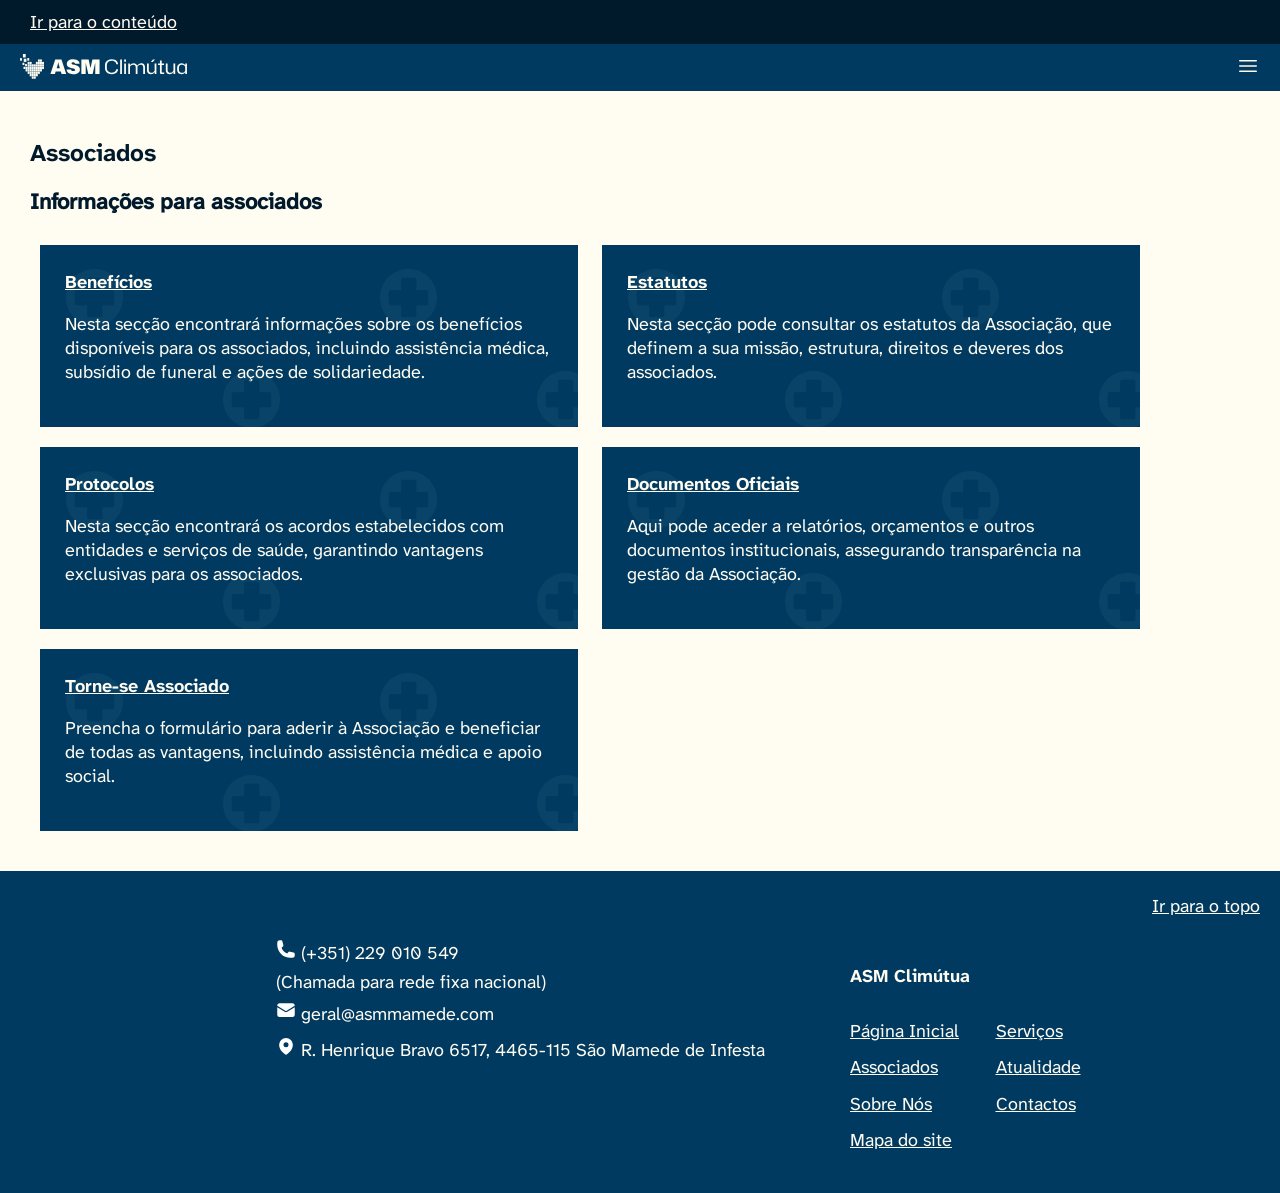
==== associados.html @ 2b091bbf "possível correção nav" ====
<!DOCTYPE html>
<html lang="pt">
<head>
    <meta charset="UTF-8">
    <meta name="viewport" content="width=device-width, initial-scale=1.0">
    <title>ASM Climútua</title>
    <link rel="stylesheet" href="geral.css">
    <link rel="stylesheet" href="./styles/associados.css">
    <link rel="icon" type="image/x-icon" href="/images/icons/icon.ico">
</head>
<body>
    <header>
        <div id="linkConteudo">
            <a href="#main" tabindex="0">Ir para o conteúdo</a>
        </div>
        <nav id="desktop">
            <img src="./images/seccoes/Group 18.svg" alt="Logótipo da ASM Climútua">
            <ul class="listaNav">
                <li  class="listaDetalhe"><a href="index.html" class="listaTexto">Página Inicial</a></li>
                
                    <li  class="listaDetalhe"><a href="servicos.html" class="listaTexto">Serviços</a>
                        <ul class="listaSubcategorias" aria-hidden="true" id="menuServicos">
                                <li><a href="#" onclick="irPagina('servicos',window.env.servicos[0].nome)">Apoio Jurídico Períciais Médico-Legais</a></li>
                                <li><a href="#" onclick="irPagina('servicos',window.env.servicos[1].nome)">Especialidades</a></li>
                                <li><a href="#" onclick="irPagina('servicos',window.env.servicos[2].nome)">Medicina Dentária</a></li>
                                <li><a href="#" onclick="irPagina('servicos',window.env.servicos[3].nome)">Domicílios</a></li>
                                <li><a href="#" onclick="irPagina('servicos',window.env.servicos[4].nome)">Exames</a></li>
                            </ul>
                    </li>
                        <button class="btnMenuExp" style="line-height: 1;background-color:#003a6100;border-style: none;color: #FFFCF2; margin-left: -15px;" aria-expanded="false" aria-label="Abrir o menu expansível serviços" aria-controls="menuServicos" onclick="abrirMenuDesktop('menuServicos', this, 'serviços')">
                            <svg xmlns="http://www.w3.org/2000/svg" fill="none" viewBox="0 0 24 24" stroke="currentColor" width="15px" aria-hidden="true">
                                <path strokeLinecap="round" strokeLinejoin="round" d="m19.5 8.25-7.5 7.5-7.5-7.5" />
                            </svg>
                        </button>
                
                    <li  class="listaDetalhe"><a href="associados.html" class="listaTexto">Associados</a>
                        <ul class="listaSubcategorias" aria-hidden="true" id="menuAssociados">
                            <li><a href="#" onclick="irPagina('associados',window.env.associados[0].nome)">Benefícios</a></li>
                            <li><a href="#" onclick="irPagina('associados',window.env.associados[1].nome)">Estatutos</a></li>
                            <li><a href="#" onclick="irPagina('associados',window.env.associados[2].nome)">Protocolos</a></li>
                            <li><a href="#" onclick="irPagina('associados',window.env.associados[3].nome)">Documentos Oficiais</a></li>
                            <li><a href="tornarAssociado.html">Torne-se Associado</a></li>
                        </ul>
                    </li>
                    <button class="btnMenuExp" style="line-height: 1;background-color:#003a6100;border-style: none;color: #FFFCF2; margin-left: -15px;" aria-expanded="false" aria-label="Abrir o menu expansível associados" aria-controls="menuAssociados" onclick="abrirMenuDesktop('menuAssociados', this, 'associados')">
                        <svg xmlns="http://www.w3.org/2000/svg" fill="none" viewBox="0 0 24 24" stroke="currentColor" width="15px" aria-hidden="true">
                            <path strokeLinecap="round" strokeLinejoin="round" d="m19.5 8.25-7.5 7.5-7.5-7.5" />
                        </svg>
                    </button>
                    
                 
                <li  class="listaDetalhe"><a href="atualidade.html" class="listaTexto">Atualidade</a></li>
                <li  class="listaDetalhe"><a href="sobreNos.html" class="listaTexto">Sobre Nós</a></li>
                <li  class="listaDetalhe"><a href="contactos.html" class="listaTexto">Contactos</a></li>
                <li class="listaDetalhe" style="color: #FFFCF2;" aria-hidden="true">|</li>
            </ul>
            <div>
                <button aria-label="Alterar para modo escuro" class="botaoNav" onclick="trocarModo(this)">💡</button>
                <button aria-label="Alterar para tamanho de letra pequeno (A-)" class="botaoNav" onclick="mudarTamanho('pequeno', this)">A-</button>
                <button aria-label="Alterar para tamanho de letra médio (A)" class="botaoNav" onclick="mudarTamanho('normal', this)">A</button>
                <button aria-label="Alterar para tamanho de letra grande (A+)" class="botaoNav" onclick="mudarTamanho('grande', this)">A+</button>
            </div>
        </nav>
        <nav id="mobile">
            <img src="./images/seccoes/Group 18.svg" alt="">
            <button onclick="menu()" style="line-height: 1;background-color:#003a6100;border-style: none;color: #FFFCF2; float: right;padding:10px; cursor: pointer;" aria-label="Abrir menu">
                <svg xmlns="http://www.w3.org/2000/svg" fill="none" viewBox="0 0 24 24" stroke-width="1.5" stroke="currentColor" class="size-6" width="24px" aria-hidden="true">
                    <path stroke-linecap="round" stroke-linejoin="round" d="M3.75 6.75h16.5M3.75 12h16.5m-16.5 5.25h16.5" />
                </svg>
            </button>
        </nav> 
        <div id="menu">
            <button onclick="menu()" style="line-height: 1;background-color:#003a6100;border-style: none;color: #FFFCF2; float: right;padding:10px; cursor: pointer;margin-top: 20px; margin-right: 20px;" aria-label="Fechar menu">
                <svg xmlns="http://www.w3.org/2000/svg" fill="none" viewBox="0 0 24 24" stroke-width="3" stroke="currentColor" class="size-6" width="24px" aria-hidden="true">
                    <path stroke-linecap="round" stroke-linejoin="round" d="M6 18 18 6M6 6l12 12" />
                </svg>     
            </button>
            
            <ul class="listaNav">
                <li  class="listaDetalhe"><a href="index.html" class="listaTexto">Página Inicial</a></li>
                <li  class="listaDetalhe"><a href="servicos.html" class="listaTexto">Serviços</a> 
                    <button style="line-height: 1;background-color:#003a6100;border-style: none;color: #FFFCF2; margin-left: 45px;" aria-expanded="false" aria-label="Abrir o menu expansível serviços" onclick="abrirMenuMobile('serviços',this)">
                        <svg xmlns="http://www.w3.org/2000/svg" fill="none" viewBox="0 0 24 24" strokeWidth={3} stroke="currentColor" className="size-6" width="15px" aria-hidden="true">
                            <path strokeLinecap="round" strokeLinejoin="round" d="m19.5 8.25-7.5 7.5-7.5-7.5" />
                        </svg>
                    </button>
                    
                    <ul class="listaSubcategorias" aria-hidden="true" id="menuServicos">
                        <li><a href="#" onclick="irPagina('servicos',window.env.servicos[0].nome)">Apoio Jurídico Períciais Médico-Legais</a></li>
                        <li><a href="#" onclick="irPagina('servicos',window.env.servicos[1].nome)">Especialidades</a></li>
                        <li><a href="#" onclick="irPagina('servicos',window.env.servicos[2].nome)">Medicina Dentária</a></li>
                        <li><a href="#" onclick="irPagina('servicos',window.env.servicos[3].nome)">Domicílios</a></li>
                        <li><a href="#" onclick="irPagina('servicos',window.env.servicos[4].nome)">Exames</a></li>
                    </ul>
                </li>
                <li  class="listaDetalhe"><a href="associados.html" class="listaTexto">Associados</a>
                    <button style="line-height: 1;background-color:#003a6100;border-style: none;color: #FFFCF2;margin-left: 45px;" aria-expanded="false" aria-label="Abrir o menu expansível associados" onclick="abrirMenuMobile('associados',this)">
                        <svg xmlns="http://www.w3.org/2000/svg" fill="none" viewBox="0 0 24 24" strokeWidth={3} stroke="currentColor" className="size-6" width="15px" aria-hidden="true">
                            <path strokeLinecap="round" strokeLinejoin="round" d="m19.5 8.25-7.5 7.5-7.5-7.5" />
                        </svg>
                    </button>
                    <ul class="listaSubcategorias" aria-hidden="true" id="menuAssociados">
                        <li><a href="#" onclick="irPagina('associados',window.env.associados[0].nome)">Benefícios</a></li>
                        <li><a href="#" onclick="irPagina('associados',window.env.associados[0].nome)">Estatutos</a></li>
                        <li><a href="#" onclick="irPagina('associados',window.env.associados[0].nome)">Protocolos</a></li>
                        <li><a href="#" onclick="irPagina('associados',window.env.associados[0].nome)">Documentos Oficiais</a></li>
                        <li><a href="tornarAssociado.html">Torne-se Associado</a></li>
                    </ul>
                </li>
                <li  class="listaDetalhe"><a href="atualidade.html" class="listaTexto">Atualidade</a></li>
                <li  class="listaDetalhe"><a href="sobreNos.html" class="listaTexto">Sobre Nós</a></li>
                <li  class="listaDetalhe"><a href="contactos.html" class="listaTexto">Contactos</a></li>
            </ul>
            <div>
                <button aria-label="Alterar para modo escuro" class="botaoNav" onclick="trocarModo(this)">💡</button>
                <button aria-label="Alterar para tamanho de letra pequeno (A-)" class="botaoNav" onclick="mudarTamanho('pequeno', this)">A-</button>
                <button aria-label="Alterar para tamanho de letra médio (A)" class="botaoNav" onclick="mudarTamanho('normal', this)">A</button>
                <button aria-label="Alterar para tamanho de letra grande (A+)" class="botaoNav" onclick="mudarTamanho('grande', this)">A+</button>
            </div>
        </div>       
    </header>
    <main id="main">
        <div class="seccao">
            <h1>Associados</h1>
            <h2>Informações para associados</h2>
            <div class="associados">
                <a href="#" onclick="irPagina('associados',window.env.associados[0].nome)">Benefícios</a>
                <p>Nesta secção encontrará informações sobre os benefícios disponíveis para os associados, incluindo assistência médica, subsídio de funeral e ações de solidariedade.</p>
            </div>
            <div class="associados">
                <a href="#" onclick="irPagina('associados',window.env.associados[1].nome)">Estatutos</a>
                <p>Nesta secção pode consultar os estatutos da Associação, que definem a sua missão, estrutura, direitos e deveres dos associados.</p>
            </div>
            <div class="associados">
                <a href="#" onclick="irPagina('associados',window.env.associados[2].nome)">Protocolos</a>
                <p>Nesta secção encontrará os acordos estabelecidos com entidades e serviços de saúde, garantindo vantagens exclusivas para os associados.</p>
            </div>
            <div class="associados">
                <a href="#" onclick="irPagina('associados',window.env.associados[3].nome)">Documentos Oficiais</a>
                <p>Aqui pode aceder a relatórios, orçamentos e outros documentos institucionais, assegurando transparência na gestão da Associação.</p>
            </div>
            <div class="associados">
                <a href="tornarAssociado.html">Torne-se Associado</a>
                <p>Preencha o formulário para aderir à Associação e beneficiar de todas as vantagens, incluindo assistência médica e apoio social.</p>
            </div>
        </div>

    </main>
    <footer>
        <a href="#main" id="topo">Ir para o topo</a>
        <div class="linksFooter"> 
            <div>
                <ul>
                    <li>
                        <svg xmlns="http://www.w3.org/2000/svg" viewBox="0 0 24 24" fill="currentColor" class="size-6" width="20px" style="color: white;" aria-hidden="true">
                            <path fill-rule="evenodd" d="M1.5 4.5a3 3 0 0 1 3-3h1.372c.86 0 1.61.586 1.819 1.42l1.105 4.423a1.875 1.875 0 0 1-.694 1.955l-1.293.97c-.135.101-.164.249-.126.352a11.285 11.285 0 0 0 6.697 6.697c.103.038.25.009.352-.126l.97-1.293a1.875 1.875 0 0 1 1.955-.694l4.423 1.105c.834.209 1.42.959 1.42 1.82V19.5a3 3 0 0 1-3 3h-2.25C8.552 22.5 1.5 15.448 1.5 6.75V4.5Z" clip-rule="evenodd" />
                        </svg>
                        <a href="Tel:229 010 549" style="text-decoration: none;">(+351) 229 010 549</a>
                        <br>
                        <span style="color: #FFFCF2;">(Chamada para rede fixa nacional)</span>
                    </li>
                    <li>
                        <svg xmlns="http://www.w3.org/2000/svg" viewBox="0 0 24 24" fill="currentColor" class="size-6" width="20px" style="color: white;" aria-hidden="true">
                            <path d="M1.5 8.67v8.58a3 3 0 0 0 3 3h15a3 3 0 0 0 3-3V8.67l-8.928 5.493a3 3 0 0 1-3.144 0L1.5 8.67Z" />
                            <path d="M22.5 6.908V6.75a3 3 0 0 0-3-3h-15a3 3 0 0 0-3 3v.158l9.714 5.978a1.5 1.5 0 0 0 1.572 0L22.5 6.908Z" />
                        </svg>                          
                        <a href="mailto: geral@asmmamede.com" style="text-decoration: none;">geral@asmmamede.com</a>
                    </li>
                    <li>
                        <svg xmlns="http://www.w3.org/2000/svg" viewBox="0 0 24 24" fill="currentColor" class="size-6" width="20px" style="color: white;" aria-hidden="true">
                            <path fill-rule="evenodd" d="m11.54 22.351.07.04.028.016a.76.76 0 0 0 .723 0l.028-.015.071-.041a16.975 16.975 0 0 0 1.144-.742 19.58 19.58 0 0 0 2.683-2.282c1.944-1.99 3.963-4.98 3.963-8.827a8.25 8.25 0 0 0-16.5 0c0 3.846 2.02 6.837 3.963 8.827a19.58 19.58 0 0 0 2.682 2.282 16.975 16.975 0 0 0 1.145.742ZM12 13.5a3 3 0 1 0 0-6 3 3 0 0 0 0 6Z" clip-rule="evenodd" />
                        </svg> 
                        <a href="http://maps.google.com/?q=R.Henrique Bravo 6517, 4465-115 São Mamede de Infesta" style="text-decoration: none;">R. Henrique Bravo 6517, 4465-115 São Mamede de Infesta</a>
                    </li>
                </ul>  
            </div>
            <div id="footerDesktop">
                <ul aria-label="Links de páginas da ASM Climútua">
                    <li aria-hidden="true" id="footerTitulo"><p>ASM Climútua</p></li>
                    <li><a href="index.html">Página Inicial</a></li>
                    <li><a href="servicos.html">Serviços</a></li>
                    <li><a href="associados.html">Associados</a></li>
                    <li><a href="atualidade.html">Atualidade</a></li>
                    <li><a href="sobreNos.html">Sobre Nós</a></li>
                    <li><a href="contactos.html">Contactos</a></li>
                    <li><a href="mapa.html">Mapa do site</a></li>
                </ul>
            
        </div>    
            <div id="footerMobile">
                <ul aria-label="Links de páginas da ASM Climútua">
                    <li aria-hidden="true"><p>ASM Climútua</p></li>
                    <li><a href="index.html">Página Inicial</a></li>
                    <li><a href="servicos.html">Serviços</a></li>
                    <li><a href="associados.html">Associados</a></li>
                    <li><a href="atualidade.html">Atualidade</a></li>
                    <li><a href="sobreNos.html">Sobre Nós</a></li>
                    <li><a href="contactos.html">Contactos</a></li>
                    <li><a href="mapa.html">Mapa do site</a></li>
                </ul>
            </div>
        </div>

        
    </footer>
    <script src="bd.js"></script>
    <script src="index.js"></script>

</body>
</html>
---- geral.css ----
@font-face {
    font-family: Atkinson Hyperlegible Next Regular;
    src: url(font/static/AtkinsonHyperlegibleNext-Regular.ttf);
}

@font-face{
    font-family: Atkinson Hyperlegible Next Bold;
    src: url(font/static/AtkinsonHyperlegibleNext-Bold.ttf)
}

@font-face{
    font-family: Atkinson Hyperlegible Next Medium;
    src: url(font/static/AtkinsonHyperlegibleNext-Medium.ttf)
}

:root{
    --cor-fundo: #FFFCF2;
    --cor-letra: #001A2C;
    --cor-letra2: #FFFCF2;
    --cor-detalhe1: #FF9C00;
    --cor-detalhe2: #003A61;
    --cor-regiao: #003A61;
    --cor-link-conteudo: #001A2C;
    --botao-seccao-clara: #001A2C;
    --botao-seccao-escura: #FF9C00;
}

.modoEscuro{
    --cor-fundo: #001A2C;
    --cor-letra: #FFFCF2;
    --cor-letra2: #FFFCF2;
    --cor-detallhe1: #EB8F00;
    --cor-detalhe2: #C4E5F0;
    --cor-regiao: #003152;
    --botao-seccao-clara: #EB8F00;
    --botao-seccao-escura: #EB8F00;
}

#normal{
    --tamanho-h1: 1.5rem;
    --tamanho-h2: 1.375rem;
    --tamanho-texto: 1.125rem;
    --tamanho-h3: 1.25rem;
}

#grande{
    --tamanho-h1: 1.75rem;
    --tamanho-h2: 1.625rem;
    --tamanho-texto: 1.375rem;
    --tamanho-h3: 1.5rem;
}

#pequeno{
    --tamanho-h1: 1.375rem;
    --tamanho-h2: 1.25rem;
    --tamanho-texto: 1rem;
    --tamanho-h3: 1.125rem;
}

button{
    min-height: 24px;
    min-width: 24px;
}

a{
    min-height: 24px;
    min-width: 24px;
}

body{
    background-color: var(--cor-fundo);
    color: var(--cor-letra);
    margin: 0px;
    font-family: Atkinson Hyperlegible Next Regular;
}

nav{
    display: flex;
    justify-content: space-evenly;
    background-color: var(--cor-regiao);
    align-items: center;
    
}

h1{
    font-size: var(--tamanho-h1);
    font-family: Atkinson Hyperlegible Next Bold;
}

h2{
    font-size: var(--tamanho-h2);
    font-family: Atkinson Hyperlegible Next Medium;
}

h3{
    font-size: var(--tamanho-h3);
    font-family: Atkinson Hyperlegible Next Medium;
}

p,a,li,label, button{
    font-size: var(--tamanho-texto);
}

main button{
    font-size: var(--tamanho-texto);
}

#linkConteudo{
    background-color: var(--cor-link-conteudo);
    padding: 10px;
    padding-left: 30px;

}

.botaoNav{
    background-color: var(--cor-regiao);
    color: #FFFCF2;
    border-style: solid;
    border-width: 3px;
    border-color: #FFFCF2;
    border-radius: 2px;
    height: 5vh;
    width: 2.5vw;
    margin-right: 0%;
    align-self: center;
    justify-content: center;
    line-height: 1;
    margin-right: 0.5vw;
}

.botaoNav.selecionado{
    background-color: #FFFCF2;
    color: #001A2C;
    border-style: solid;
    border-width: 3px;
    border-color: #FFFCF2;
    border-radius: 2px;
    height: 5vh;
    width: 2.5vw;
    margin-right: 0%;
    align-self: center;
    justify-content: center;
    line-height: 1;
    margin-right: 0.5vw;
    font-weight: bolder;
}

.botaoNav.claro{
    background-color: #FFFCF2;
    color: var(--cor-regiao);
    border-style: solid;
    border-width: 3px;
    border-color: #FFFCF2;
    border-radius: 2px;
    height: 5vh;
    width: 2.5vw;
    margin-right: 0%;
    align-self: center;
    justify-content: center;
    line-height: 1;
    margin-right: 0.5vw;
}

.listaNav{
    display: inline-flex;
    gap: 5px;

}

.listaDetalhe{
    margin-right: 10px;
    list-style-type: none;
    padding-inline: 5px;
}

.icone{
    width: 15%;
    margin-right: 5px;
    height: 16px;
}

#sobreNos{
    height: 15px;
    width: 8%;
}

.listaTexto{
    display: inline-block;
    margin-right: -5%;
    
}

.listaSubcategorias{
    display: none;
    position: absolute;
    padding: 20px 5px;
    background-color: var(--cor-regiao);
    list-style-type: none;
    padding: 20px;
    transition: all 0.5s ease;
    
}

.listaSubcategorias.aberto{
    display: block;
}

.listaSubcategorias #listaAssociados{
    display: none;
}

.listaSubcategorias #listaServicos{
    display: none;
}

header a{
    color: var(--cor-letra2);
}

footer{
    background-color: var(--cor-regiao);
    padding: 20px;
}

footer li{
    list-style-type: none;
    margin-top: 5px;
}

footer a,
footer p{
    color: var(--cor-letra2);  
    line-height: 3.5vh;
}

#topo {
    display: flex;
    justify-content: end;
}

#footerDesktop ul{
    display: grid;
    grid-template-columns: 75% 50%; 

}

#footerTitulo{
    grid-column: 1 / span 2;
}

#footerMobile{
    display: none;
}

#footerMobile li p,
#footerDesktop li p{
    font-family: Atkinson Hyperlegible Next Bold;
}

.linksFooter{
    display: flex;
    justify-content: flex-start;
    justify-content: center;
    gap: 5vh;
}

#mobile{
    display: none;
}

#menu {
    display: none;
    position: absolute;
    background-color: #EB8F00;
    top: 0px;
    left: 0px;
    width: 100%;
    height: 100%;

}

@media only screen and (max-width:1300px){
    #mobile{
        display: inline-block;
        width: 100%;
    }

    #mobile button{
        float: right;
        margin-right: 10px;
        
    }

    #desktop{
        display: none;
    }

    body{
        position: absolute;
        
    }

    #menu{
        overflow-y: hidden;
        background-color: var(--cor-regiao);    
        z-index: 9999;    
    }

    .listaNav{
        display: block;
        gap: 5px;
        justify-content: center;
        padding-left: 10%;
        margin-top: 20%;
        line-height: 40px;
    }

    #menu div{
        padding-left: 10%;
    }
    
    .listaDetalhe{
        margin-right: 10px;
        list-style-type: none;
        padding-inline: 5px;
    }
    
    .listaSubcategorias{
        display: none;
        position: relative;
        background-color: var(--cor-regiao);
        list-style-type: none;
        padding: 20px;        
    }

    .listaSubcategorias #listaAssociados{
        display: none;
    }
    
    .listaSubcategorias #listaServicos{
        display: none;
    }

    .listaSubcategorias.aberto{
        display: block;
    }

    .botaoNav{
        width: 40px;
    }

    .botaoNav.selecionado{
        width: 40px;
    }

    .botaoNav.claro{
        width: 40px;
    }

    .botaoMenu{
        background-color: #001a2ce5;
        color: rgba(250, 235, 215, 0);
        border-style: none;
    }

    nav img{
        margin-top: 10px;
        margin-left: 20px;
    }
}

@media only screen and (max-width: 1000px){
    #footerMobile{
        display: block;
        line-height: 30px;
        gap: 5px;
    }

    #footerDesktop{
        display: none;
    }

    .linksFooter{
        display: block;
    }
}
---- styles/associados.css ----
@font-face {
    font-family: Atkinson Hyperlegible Next Regular;
    src: url(../font/static/AtkinsonHyperlegibleNext-Regular.ttf);
}

:root{
    --cor-fundo: #FFFCF2;
    --cor-letra: #001A2C;
    --cor-letra2: #FFFCF2;
    --cor-detalhe1: #FF9C00;
    --cor-detalhe2: #003A61;
    --cor-regiao: #003A61;
    --seccao-url: url("../images/seccoes/Group 8 - v2.png");
    --botao-seccao: #FF9C00;

}

.modoEscuro{
    --cor-fundo: #001A2C;
    --cor-letra: #FFFCF2;
    --cor-letra2: #FFFCF2;
    --cor-detallhe1: #EB8F00;
    --cor-detalhe2: #C4E5F0;
    --cor-regiao: #003152;
    --seccao-url: url("../images/seccoes/Group 8 - Dark mode.png");
    --botao-seccao: #EB8F00;
}

.seccao{
    padding: 30px;
    min-height: 30vh;
    display: block;
    align-content: space-around;
}

.associados{
    display:inline-table;
    justify-content: space-between;
    width: 40%;
    background-image: var(--seccao-url);
    margin: 10px;
    padding: 25px;
    /* align-items: stretch; */
    height: 10vh;
    min-height: fit-content;
}

.associados a{
    color: var(--cor-letra2);
    font-family: Atkinson Hyperlegible Next Bold;
}

.associados p{
    color: var(--cor-letra2);
}

.listaSubcategorias{
    /* position: relative; */
    top: 95px; 

}

@media only screen and (max-width:700px){
    .associados{
        display: block;
        width: 80%;
        height: 25vh;
    }

    .listaSubcategorias{
        position: relative;
        top: 0px; 
    
    }
    
}

@media only screen and (min-width: 701px) and (max-width: 1100px) {
    .associados{
        display: inline-table;
        width: 35%;
        height: 15vh;
    }  
    
    .listaSubcategorias{
        position: relative;
        top: 0px; 
    
    }
}
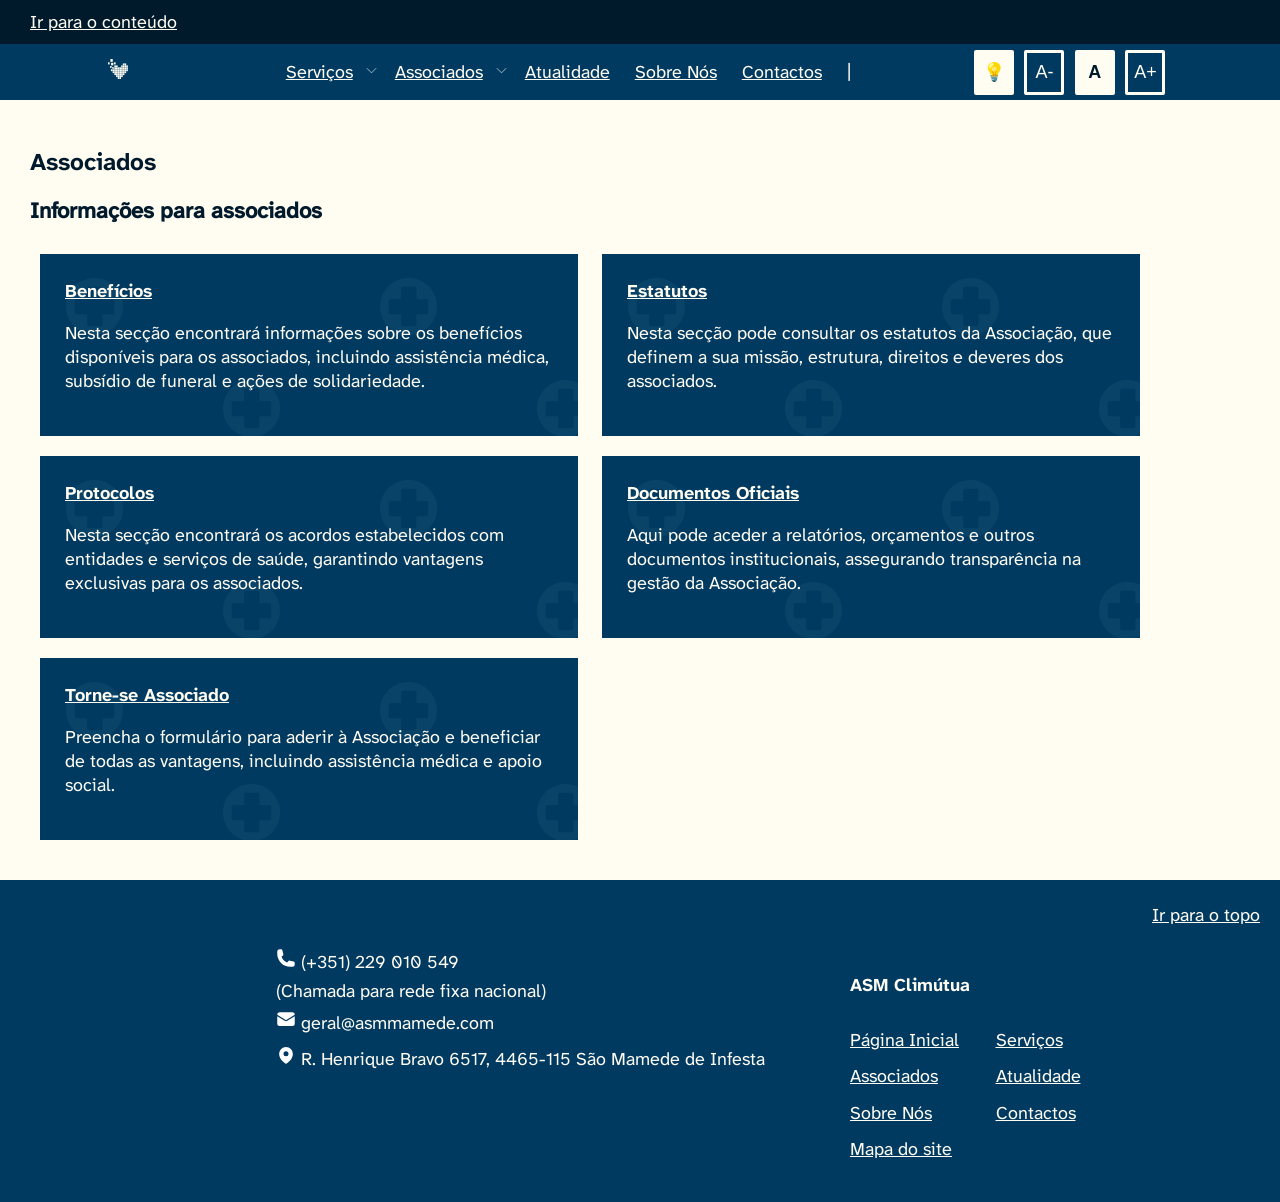
==== commit 7f17d918: "nav?????" ====
--- a/associados.html
+++ b/associados.html
@@ -10,31 +10,42 @@
 </head>
 <body>
     <header>
-        <div id="linkConteudo">
-            <a href="#main" tabindex="0">Ir para o conteúdo</a>
+        <div id="linkConteudo" tabindex="1">
+            <a href="#main">Ir para o conteúdo</a>
         </div>
         <nav id="desktop">
-            <img src="./images/seccoes/Group 18.svg" alt="Logótipo da ASM Climútua">
+            <a href="index.html" aria-label="Ir para a página inicial" tabindex="2"><img src="./images/seccoes/Group 18.svg" alt="Logótipo da ASM Climútua" id="logo"></a>
             <ul class="listaNav">
-                <li  class="listaDetalhe"><a href="index.html" class="listaTexto">Página Inicial</a></li>
+                <!-- <li  class="listaDetalhe"><a href="index.html" class="listaTexto">Página Inicial</a></li> -->
                 
                     <li  class="listaDetalhe"><a href="servicos.html" class="listaTexto">Serviços</a>
-                        <ul class="listaSubcategorias" aria-hidden="true" id="menuServicos">
+                        
+                    </li>
+                    <li style="list-style: none;">
+                        <button class="btnMenuExp" style="line-height: 1;background-color:#003a6100;border-style: none;color: #FFFCF2; margin-left: -15px;" aria-expanded="false" aria-label="Abrir o menu expansível serviços" aria-controls="menuServicosDesktop" onclick="abrirMenuDesktop('menuServicosDesktop', this, 'serviços')">
+                            <svg xmlns="http://www.w3.org/2000/svg" fill="none" viewBox="0 0 24 24" stroke="currentColor" width="15px" aria-hidden="true">
+                                <path strokeLinecap="round" strokeLinejoin="round" d="m19.5 8.25-7.5 7.5-7.5-7.5" />
+                            </svg>
+                        </button>
+                        <ul class="listaSubcategorias" aria-hidden="true" id="menuServicosDesktop">
                                 <li><a href="#" onclick="irPagina('servicos',window.env.servicos[0].nome)">Apoio Jurídico Períciais Médico-Legais</a></li>
                                 <li><a href="#" onclick="irPagina('servicos',window.env.servicos[1].nome)">Especialidades</a></li>
                                 <li><a href="#" onclick="irPagina('servicos',window.env.servicos[2].nome)">Medicina Dentária</a></li>
                                 <li><a href="#" onclick="irPagina('servicos',window.env.servicos[3].nome)">Domicílios</a></li>
                                 <li><a href="#" onclick="irPagina('servicos',window.env.servicos[4].nome)">Exames</a></li>
-                            </ul>
-                    </li>
-                        <button class="btnMenuExp" style="line-height: 1;background-color:#003a6100;border-style: none;color: #FFFCF2; margin-left: -15px;" aria-expanded="false" aria-label="Abrir o menu expansível serviços" aria-controls="menuServicos" onclick="abrirMenuDesktop('menuServicos', this, 'serviços')">
+                        </ul>
+                    </li>                       
+                
+                    <li  class="listaDetalhe"><a href="associados.html" class="listaTexto">Associados</a>
+            
+                    </li>
+                    <li style="list-style: none;">
+                        <button class="btnMenuExp" style="line-height: 1;background-color:#003a6100;border-style: none;color: #FFFCF2; margin-left: -15px;" aria-expanded="false" aria-label="Abrir o menu expansível associados" aria-controls="menuAssociadosDesktop" onclick="abrirMenuDesktop('menuAssociadosDesktop', this, 'associados')">
                             <svg xmlns="http://www.w3.org/2000/svg" fill="none" viewBox="0 0 24 24" stroke="currentColor" width="15px" aria-hidden="true">
                                 <path strokeLinecap="round" strokeLinejoin="round" d="m19.5 8.25-7.5 7.5-7.5-7.5" />
                             </svg>
                         </button>
-                
-                    <li  class="listaDetalhe"><a href="associados.html" class="listaTexto">Associados</a>
-                        <ul class="listaSubcategorias" aria-hidden="true" id="menuAssociados">
+                        <ul class="listaSubcategorias" aria-hidden="true" id="menuAssociadosDesktop">
                             <li><a href="#" onclick="irPagina('associados',window.env.associados[0].nome)">Benefícios</a></li>
                             <li><a href="#" onclick="irPagina('associados',window.env.associados[1].nome)">Estatutos</a></li>
                             <li><a href="#" onclick="irPagina('associados',window.env.associados[2].nome)">Protocolos</a></li>
@@ -42,13 +53,7 @@
                             <li><a href="tornarAssociado.html">Torne-se Associado</a></li>
                         </ul>
                     </li>
-                    <button class="btnMenuExp" style="line-height: 1;background-color:#003a6100;border-style: none;color: #FFFCF2; margin-left: -15px;" aria-expanded="false" aria-label="Abrir o menu expansível associados" aria-controls="menuAssociados" onclick="abrirMenuDesktop('menuAssociados', this, 'associados')">
-                        <svg xmlns="http://www.w3.org/2000/svg" fill="none" viewBox="0 0 24 24" stroke="currentColor" width="15px" aria-hidden="true">
-                            <path strokeLinecap="round" strokeLinejoin="round" d="m19.5 8.25-7.5 7.5-7.5-7.5" />
-                        </svg>
-                    </button>
-                    
-                 
+
                 <li  class="listaDetalhe"><a href="atualidade.html" class="listaTexto">Atualidade</a></li>
                 <li  class="listaDetalhe"><a href="sobreNos.html" class="listaTexto">Sobre Nós</a></li>
                 <li  class="listaDetalhe"><a href="contactos.html" class="listaTexto">Contactos</a></li>
@@ -78,7 +83,8 @@
             
             <ul class="listaNav">
                 <li  class="listaDetalhe"><a href="index.html" class="listaTexto">Página Inicial</a></li>
-                <li  class="listaDetalhe"><a href="servicos.html" class="listaTexto">Serviços</a> 
+                <li  class="listaDetalhe">
+                    <a href="servicos.html" class="listaTexto">Serviços</a> 
                     <button style="line-height: 1;background-color:#003a6100;border-style: none;color: #FFFCF2; margin-left: 45px;" aria-expanded="false" aria-label="Abrir o menu expansível serviços" onclick="abrirMenuMobile('serviços',this)">
                         <svg xmlns="http://www.w3.org/2000/svg" fill="none" viewBox="0 0 24 24" strokeWidth={3} stroke="currentColor" className="size-6" width="15px" aria-hidden="true">
                             <path strokeLinecap="round" strokeLinejoin="round" d="m19.5 8.25-7.5 7.5-7.5-7.5" />
@@ -101,9 +107,9 @@
                     </button>
                     <ul class="listaSubcategorias" aria-hidden="true" id="menuAssociados">
                         <li><a href="#" onclick="irPagina('associados',window.env.associados[0].nome)">Benefícios</a></li>
-                        <li><a href="#" onclick="irPagina('associados',window.env.associados[0].nome)">Estatutos</a></li>
-                        <li><a href="#" onclick="irPagina('associados',window.env.associados[0].nome)">Protocolos</a></li>
-                        <li><a href="#" onclick="irPagina('associados',window.env.associados[0].nome)">Documentos Oficiais</a></li>
+                        <li><a href="#" onclick="irPagina('associados',window.env.associados[1].nome)">Estatutos</a></li>
+                        <li><a href="#" onclick="irPagina('associados',window.env.associados[2].nome)">Protocolos</a></li>
+                        <li><a href="#" onclick="irPagina('associados',window.env.associados[3].nome)">Documentos Oficiais</a></li>
                         <li><a href="tornarAssociado.html">Torne-se Associado</a></li>
                     </ul>
                 </li>
--- a/geral.css
+++ b/geral.css
@@ -120,7 +120,9 @@
     border-color: #FFFCF2;
     border-radius: 2px;
     height: 5vh;
+    min-height: 40px;
     width: 2.5vw;
+    min-width: 40px;
     margin-right: 0%;
     align-self: center;
     justify-content: center;
@@ -136,7 +138,9 @@
     border-color: #FFFCF2;
     border-radius: 2px;
     height: 5vh;
+    min-height: 40px;
     width: 2.5vw;
+    min-width: 40px;
     margin-right: 0%;
     align-self: center;
     justify-content: center;
@@ -153,7 +157,9 @@
     border-color: #FFFCF2;
     border-radius: 2px;
     height: 5vh;
+    min-height: 40px;
     width: 2.5vw;
+    min-width: 40px;
     margin-right: 0%;
     align-self: center;
     justify-content: center;
@@ -279,7 +285,8 @@
 
 }
 
-@media only screen and (max-width:1300px){
+@media only screen and (max-width:951px){
+
     #mobile{
         display: inline-block;
         width: 100%;
@@ -369,7 +376,7 @@
     }
 }
 
-@media only screen and (max-width: 1000px){
+@media only screen and (max-width: 951px){
     #footerMobile{
         display: block;
         line-height: 30px;
@@ -383,4 +390,61 @@
     .linksFooter{
         display: block;
     }
+}
+
+@media only screen and (min-width: 952px) and (max-width:1100px){
+    .botaoNav{
+        /* background-color: var(--cor-regiao);
+        color: #FFFCF2;
+        border-style: solid;
+        border-width: 3px;
+        border-color: #FFFCF2;
+        border-radius: 2px; */
+        height: 3.5vw;
+        min-height: 40px;
+        width: 3.5vw;
+        min-width: 40px;
+        /* margin-right: 0%;
+        align-self: center;
+        justify-content: center; */
+        line-height: 0.2;
+        /* margin-right: 0.5vw; */
+    }
+
+    .botaoNav.claro{
+        /* background-color: var(--cor-regiao);
+        color: #FFFCF2;
+        border-style: solid;
+        border-width: 3px;
+        border-color: #FFFCF2;
+        border-radius: 2px; */
+        height: 3.5vw;
+        min-height: 40px;
+        width: 3.5vw;
+        min-width: 40px;
+        /* margin-right: 0%;
+        align-self: center;
+        justify-content: center; */
+        line-height: 0.2;
+        /* margin-right: 0.5vw; */
+    }
+
+    .botaoNav.selecionado{
+        /* background-color: var(--cor-regiao);
+        color: #FFFCF2;
+        border-style: solid;
+        border-width: 3px;
+        border-color: #FFFCF2;
+        border-radius: 2px; */
+        height: 3.5vw;
+        min-height: 40px;
+        width: 3.5vw;
+        min-width: 40px;
+        /* margin-right: 0%;
+        align-self: center;
+        justify-content: center; */
+        line-height: 0.2;
+        /* margin-right: 0.5vw; */
+    }
+
 }
--- a/styles/associados.css
+++ b/styles/associados.css
@@ -75,7 +75,7 @@
     
 }
 
-@media only screen and (min-width: 701px) and (max-width: 1100px) {
+@media only screen and (min-width: 701px) and (max-width: 951px) {
     .associados{
         display: inline-table;
         width: 35%;
@@ -87,4 +87,13 @@
         top: 0px; 
     
     }
+}
+
+@media only screen and (min-width: 952px) and (max-width:1100px){
+    .listaSubcategorias{
+        /* position: relative; */
+        top: 95px;
+        /* top: 0px;  */
+    
+    }
 }
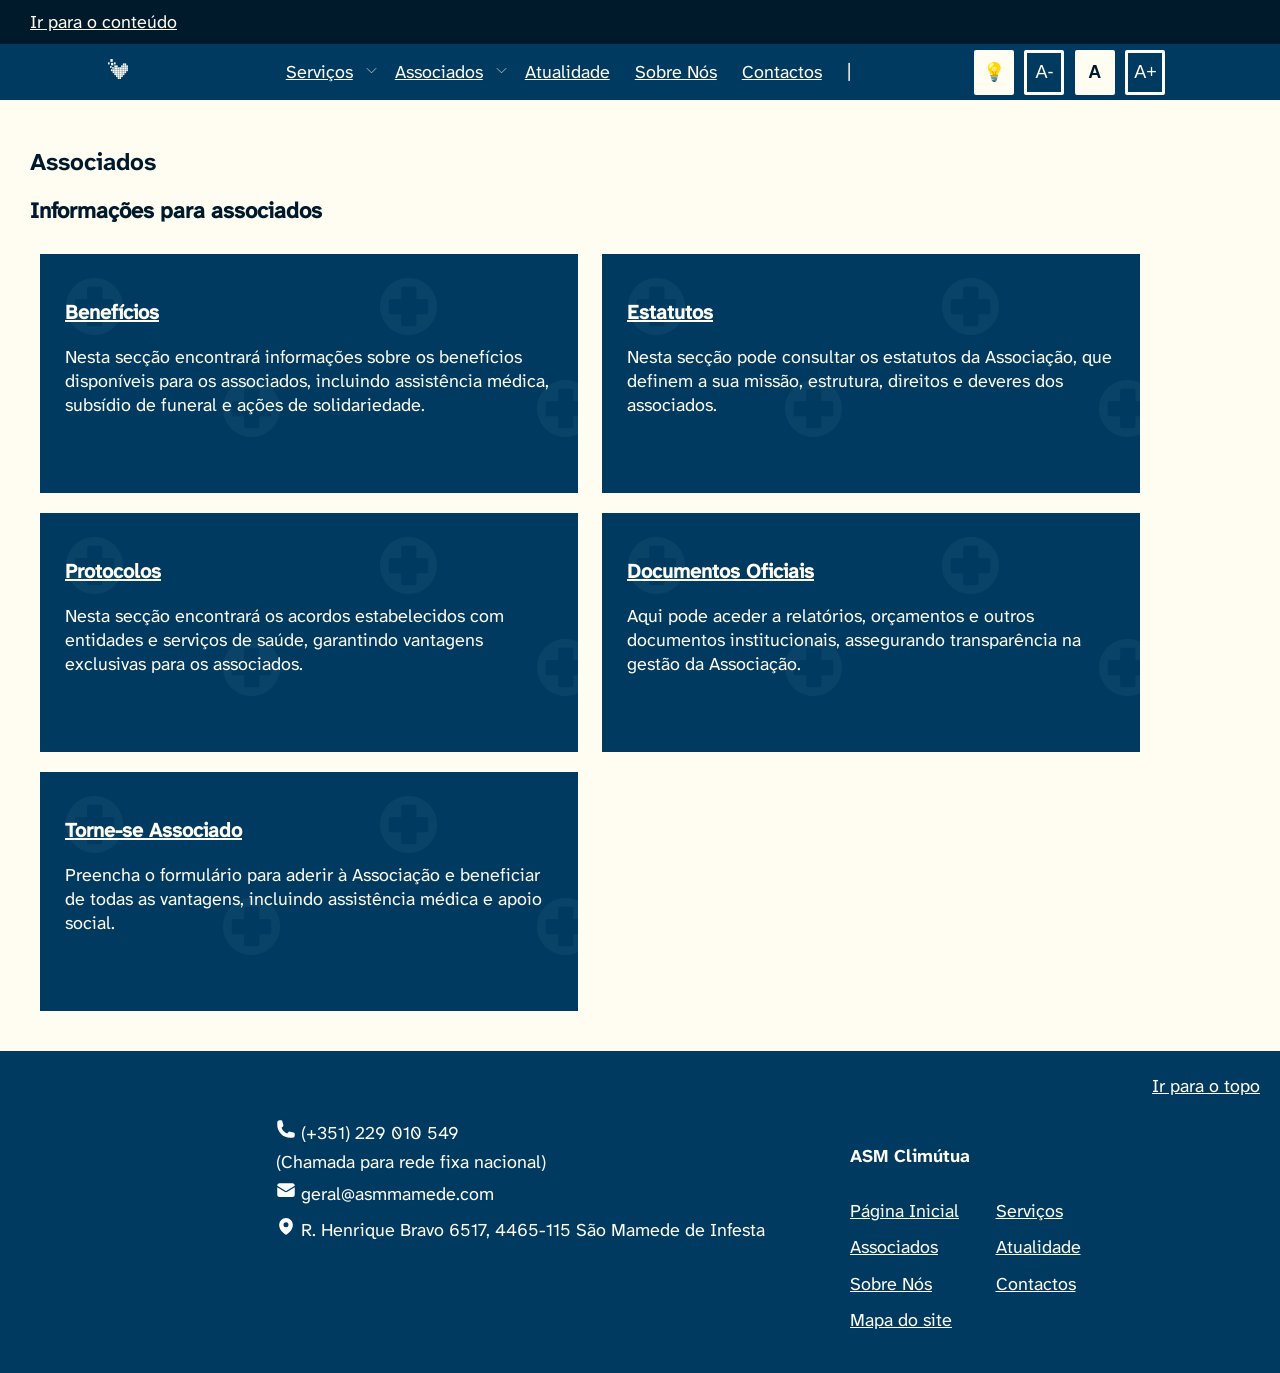
==== commit fd93926d: "mudanças c/ sugestões das entrevistas" ====
--- a/associados.html
+++ b/associados.html
@@ -130,23 +130,23 @@
             <h1>Associados</h1>
             <h2>Informações para associados</h2>
             <div class="associados">
-                <a href="#" onclick="irPagina('associados',window.env.associados[0].nome)">Benefícios</a>
+                <a href="#" onclick="irPagina('associados',window.env.associados[0].nome)"><h3>Benefícios</h3></a>
                 <p>Nesta secção encontrará informações sobre os benefícios disponíveis para os associados, incluindo assistência médica, subsídio de funeral e ações de solidariedade.</p>
             </div>
             <div class="associados">
-                <a href="#" onclick="irPagina('associados',window.env.associados[1].nome)">Estatutos</a>
+                <a href="#" onclick="irPagina('associados',window.env.associados[1].nome)"><h3>Estatutos</h3></a>
                 <p>Nesta secção pode consultar os estatutos da Associação, que definem a sua missão, estrutura, direitos e deveres dos associados.</p>
             </div>
             <div class="associados">
-                <a href="#" onclick="irPagina('associados',window.env.associados[2].nome)">Protocolos</a>
+                <a href="#" onclick="irPagina('associados',window.env.associados[2].nome)"><h3>Protocolos</h3></a>
                 <p>Nesta secção encontrará os acordos estabelecidos com entidades e serviços de saúde, garantindo vantagens exclusivas para os associados.</p>
             </div>
             <div class="associados">
-                <a href="#" onclick="irPagina('associados',window.env.associados[3].nome)">Documentos Oficiais</a>
+                <a href="#" onclick="irPagina('associados',window.env.associados[3].nome)"><h3>Documentos Oficiais</h3></a>
                 <p>Aqui pode aceder a relatórios, orçamentos e outros documentos institucionais, assegurando transparência na gestão da Associação.</p>
             </div>
             <div class="associados">
-                <a href="tornarAssociado.html">Torne-se Associado</a>
+                <a href="tornarAssociado.html"><h3>Torne-se Associado</h3></a>
                 <p>Preencha o formulário para aderir à Associação e beneficiar de todas as vantagens, incluindo assistência médica e apoio social.</p>
             </div>
         </div>
--- a/geral.css
+++ b/geral.css
@@ -285,6 +285,19 @@
 
 }
 
+.alerta{
+    font-family: Atkinson Hyperlegible Next Medium;
+    background-color: var(--cor-regiao);
+    color: var(--cor-letra2);
+}
+
+.alerta button,
+.alerta button:hover{
+    font-family: Atkinson Hyperlegible Next Medium;
+    background-color: #FFFCF2;
+    color: #001A2C;
+}
+
 @media only screen and (max-width:951px){
 
     #mobile{
--- a/styles/associados.css
+++ b/styles/associados.css
@@ -41,7 +41,7 @@
     margin: 10px;
     padding: 25px;
     /* align-items: stretch; */
-    height: 10vh;
+    height: 21vh;
     min-height: fit-content;
 }
 
